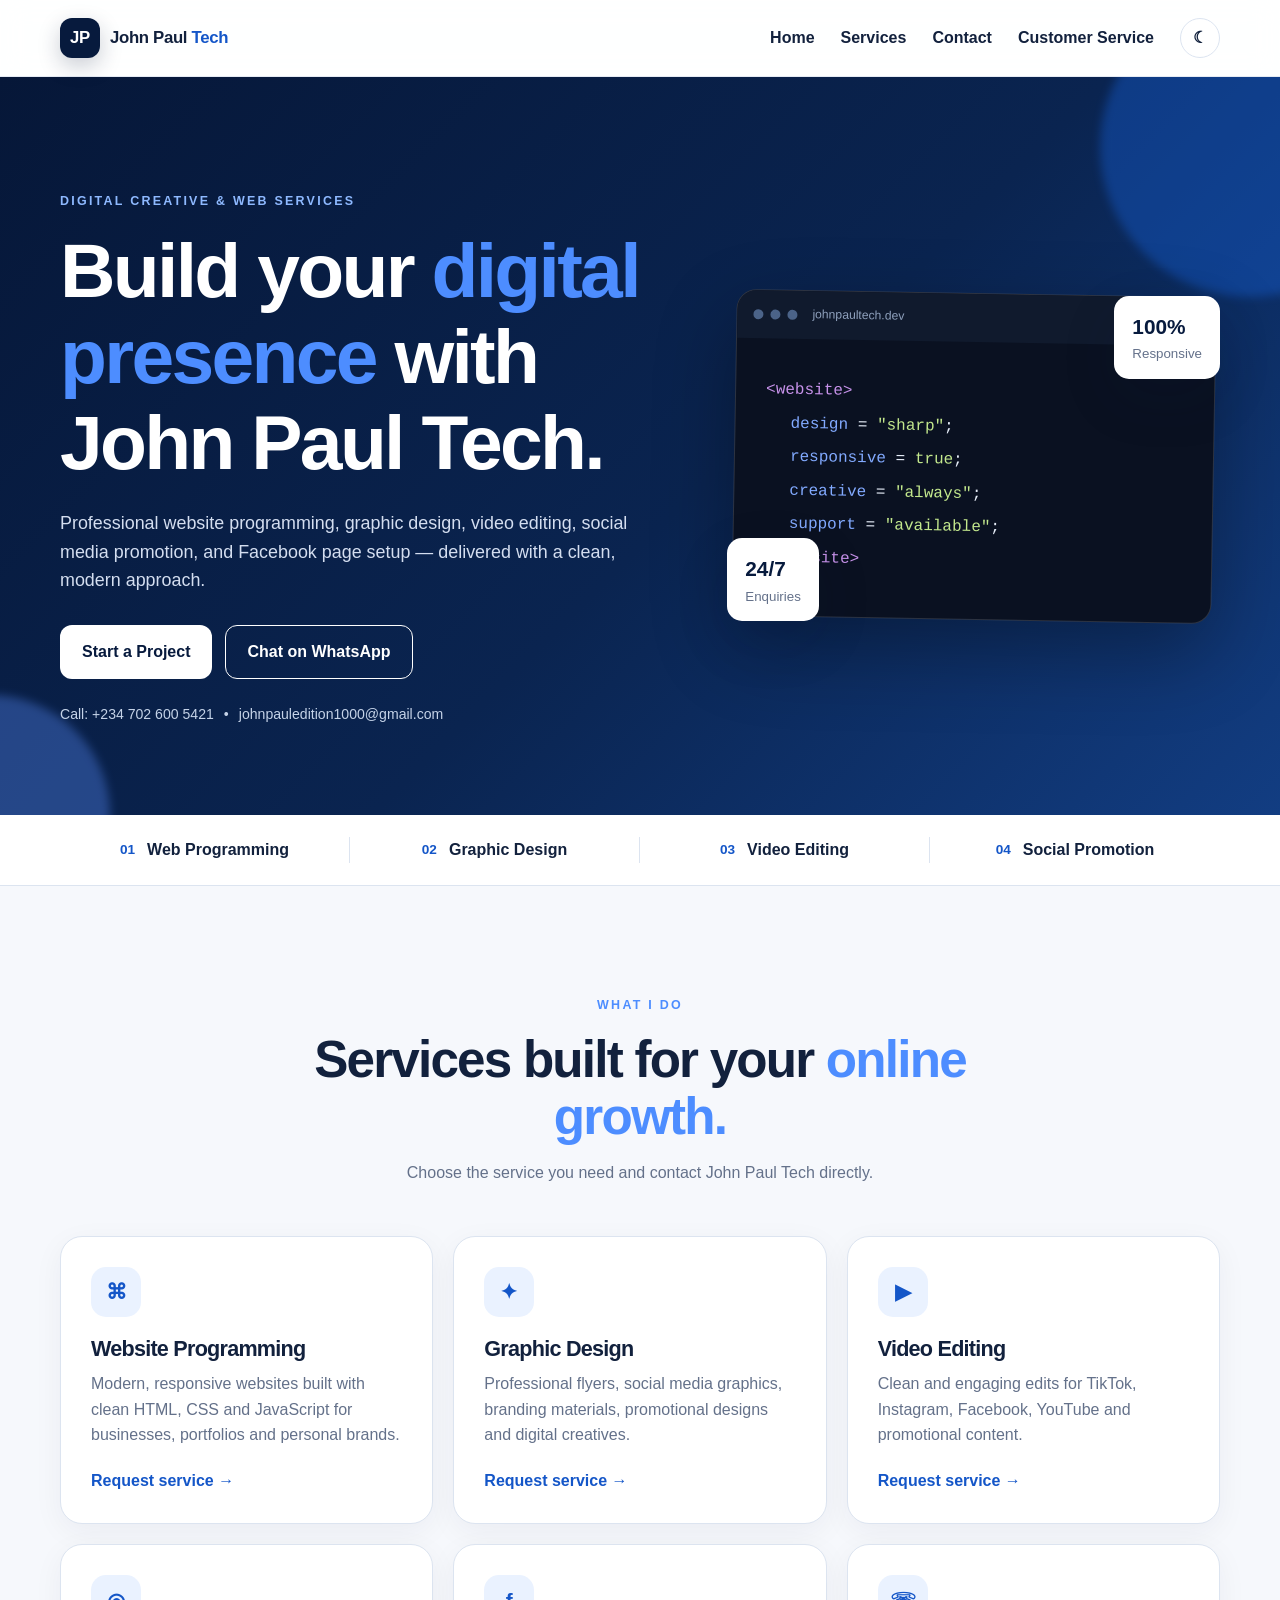
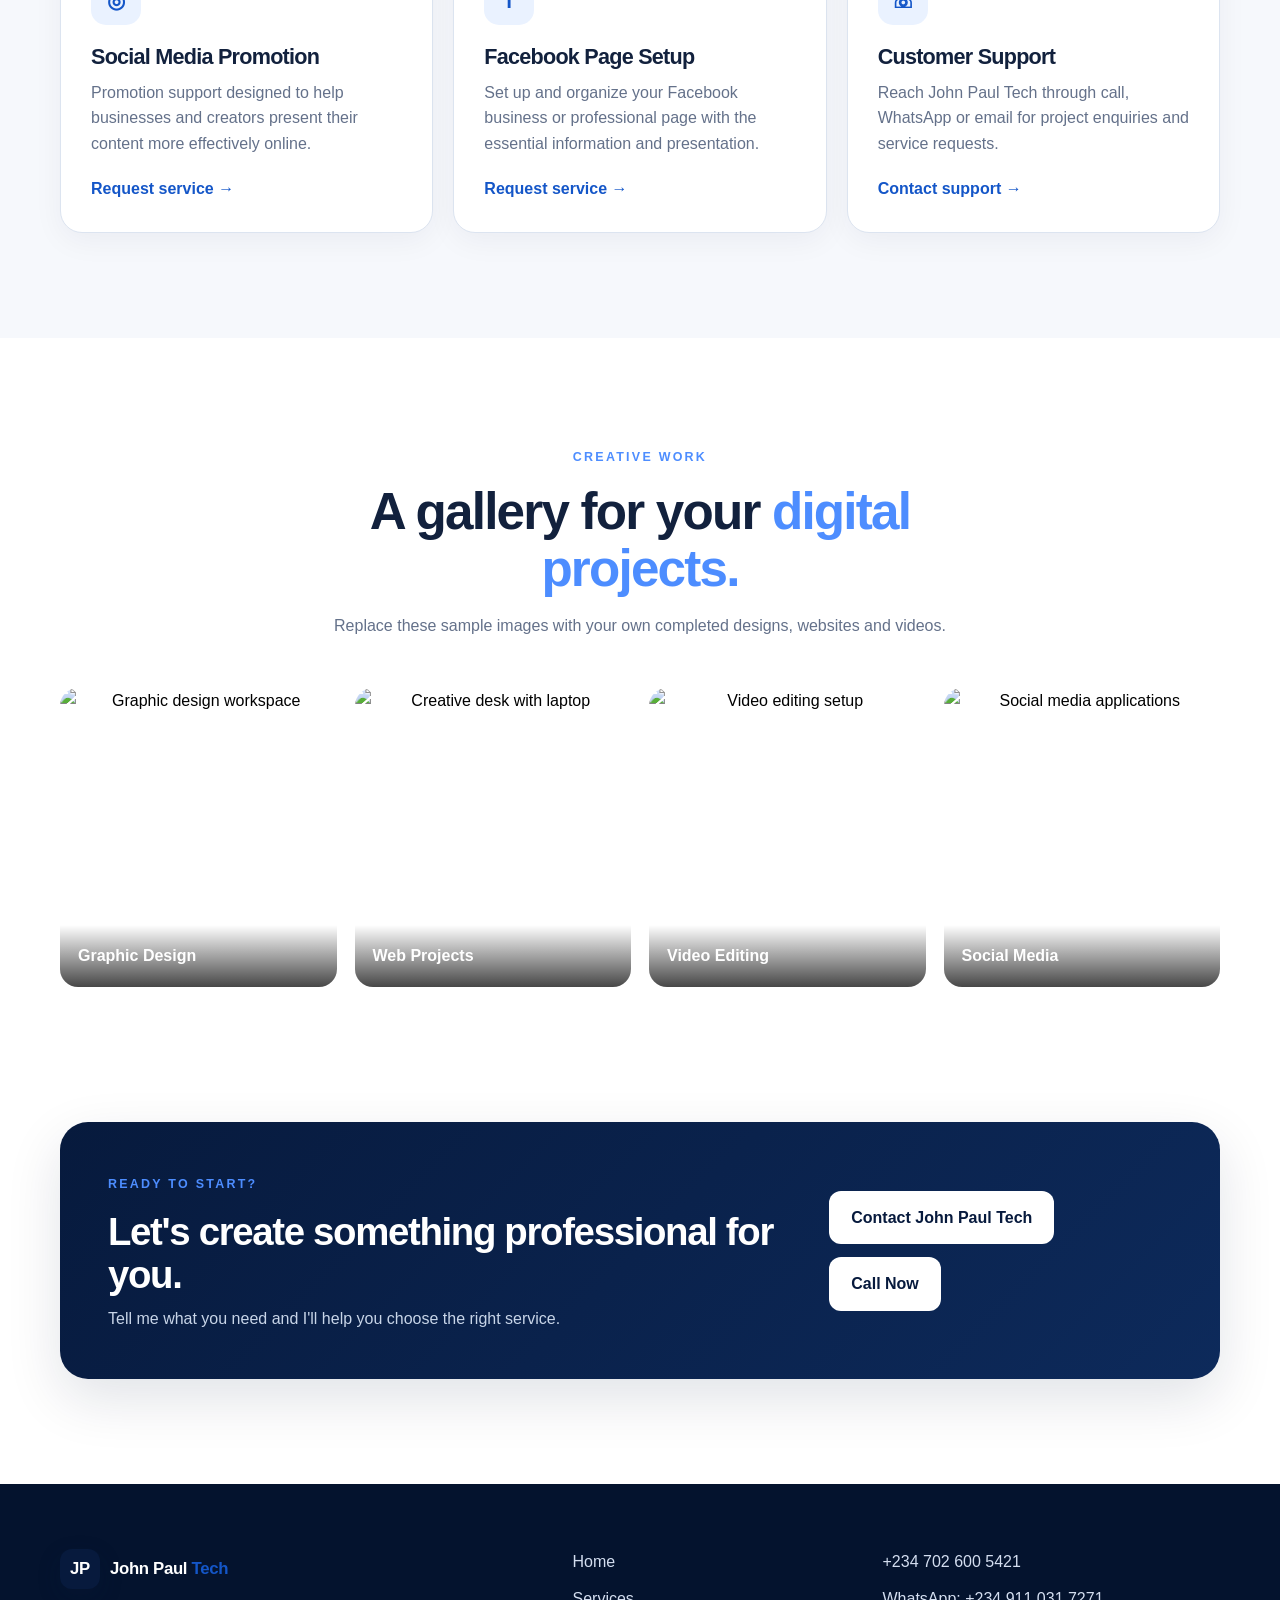
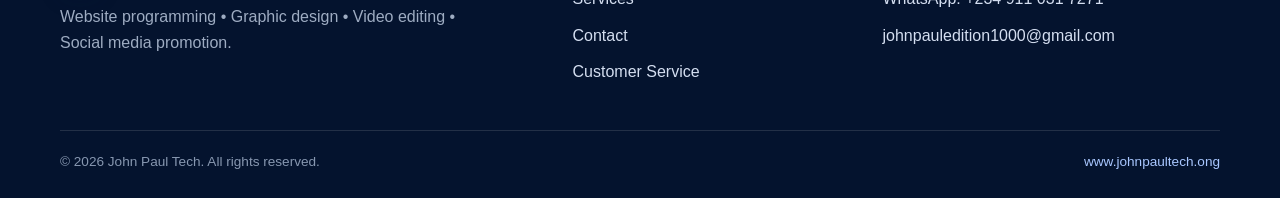
==== John-Paul-Tech-Website(1)/index.html @ c55a5201 "Add files via upload" ====
<!DOCTYPE html>
<html lang="en">
<head>
  <meta charset="UTF-8">
  <meta name="viewport" content="width=device-width, initial-scale=1.0">
  <meta name="description" content="John Paul Tech - Website programmer, graphic designer, video editor and social media promotion services.">
  <meta name="theme-color" content="#071a3d">
  <title>John Paul Tech | Digital Services</title>
  <link rel="stylesheet" href="style.css">
</head>
<body>
  <header class="site-header">
    <nav class="navbar container">
      <a class="brand" href="index.html" aria-label="John Paul Tech home">
        <span class="brand-mark">JP</span>
        <span>John Paul <strong>Tech</strong></span>
      </a>

      <button class="menu-toggle" aria-label="Open navigation" aria-expanded="false">☰</button>

      <div class="nav-links">
        <a href="#home">Home</a>
        <a href="#services">Services</a>
        <a href="contact.html">Contact</a>
        <a href="contact.html#customer-service">Customer Service</a>
        <button id="themeToggle" class="theme-toggle" type="button" aria-label="Toggle dark/light mode">☾</button>
      </div>
    </nav>
  </header>

  <main id="home">
    <section class="hero">
      <div class="hero-glow glow-one"></div>
      <div class="hero-glow glow-two"></div>
      <div class="container hero-grid">
        <div class="hero-copy reveal">
          <span class="eyebrow">DIGITAL CREATIVE & WEB SERVICES</span>
          <h1>Build your <span>digital presence</span> with John Paul Tech.</h1>
          <p class="hero-text">
            Professional website programming, graphic design, video editing, social media promotion,
            and Facebook page setup — delivered with a clean, modern approach.
          </p>
          <div class="hero-actions">
            <a class="btn btn-primary" href="contact.html">Start a Project</a>
            <a class="btn btn-outline" href="https://wa.me/2349110317271?text=Hello%20John%20Paul%20Tech%2C%20I%20would%20like%20to%20make%20an%20enquiry." target="_blank" rel="noopener">Chat on WhatsApp</a>
          </div>
          <div class="quick-contact">
            <a href="tel:+2347026005421">Call: +234 702 600 5421</a>
            <span>•</span>
            <a href="mailto:johnpauledition1000@gmail.com">johnpauledition1000@gmail.com</a>
          </div>
        </div>

        <div class="hero-card reveal delay-1">
          <div class="code-window">
            <div class="window-bar"><i></i><i></i><i></i><span>johnpaultech.dev</span></div>
            <div class="code-body">
              <p><span class="purple">&lt;website&gt;</span></p>
              <p class="indent"><span class="blue">design</span> = <span class="green">"sharp"</span>;</p>
              <p class="indent"><span class="blue">responsive</span> = <span class="green">true</span>;</p>
              <p class="indent"><span class="blue">creative</span> = <span class="green">"always"</span>;</p>
              <p class="indent"><span class="blue">support</span> = <span class="green">"available"</span>;</p>
              <p><span class="purple">&lt;/website&gt;</span></p>
            </div>
          </div>
          <div class="floating-stat stat-one"><strong>100%</strong><small>Responsive</small></div>
          <div class="floating-stat stat-two"><strong>24/7</strong><small>Enquiries</small></div>
        </div>
      </div>
    </section>

    <section class="trust-strip">
      <div class="container trust-grid">
        <div><strong>01</strong><span>Web Programming</span></div>
        <div><strong>02</strong><span>Graphic Design</span></div>
        <div><strong>03</strong><span>Video Editing</span></div>
        <div><strong>04</strong><span>Social Promotion</span></div>
      </div>
    </section>

    <section id="services" class="section">
      <div class="container">
        <div class="section-heading reveal">
          <span class="eyebrow">WHAT I DO</span>
          <h2>Services built for your <span>online growth.</span></h2>
          <p>Choose the service you need and contact John Paul Tech directly.</p>
        </div>

        <div class="service-grid">
          <article class="service-card reveal">
            <div class="service-icon">⌘</div>
            <h3>Website Programming</h3>
            <p>Modern, responsive websites built with clean HTML, CSS and JavaScript for businesses, portfolios and personal brands.</p>
            <a href="contact.html?service=Website%20Programming">Request service →</a>
          </article>

          <article class="service-card reveal delay-1">
            <div class="service-icon">✦</div>
            <h3>Graphic Design</h3>
            <p>Professional flyers, social media graphics, branding materials, promotional designs and digital creatives.</p>
            <a href="contact.html?service=Graphic%20Design">Request service →</a>
          </article>

          <article class="service-card reveal delay-2">
            <div class="service-icon">▶</div>
            <h3>Video Editing</h3>
            <p>Clean and engaging edits for TikTok, Instagram, Facebook, YouTube and promotional content.</p>
            <a href="contact.html?service=Video%20Editing">Request service →</a>
          </article>

          <article class="service-card reveal">
            <div class="service-icon">◎</div>
            <h3>Social Media Promotion</h3>
            <p>Promotion support designed to help businesses and creators present their content more effectively online.</p>
            <a href="contact.html?service=Social%20Media%20Promotion">Request service →</a>
          </article>

          <article class="service-card reveal delay-1">
            <div class="service-icon">f</div>
            <h3>Facebook Page Setup</h3>
            <p>Set up and organize your Facebook business or professional page with the essential information and presentation.</p>
            <a href="contact.html?service=Facebook%20Page%20Setup">Request service →</a>
          </article>

          <article class="service-card reveal delay-2">
            <div class="service-icon">☏</div>
            <h3>Customer Support</h3>
            <p>Reach John Paul Tech through call, WhatsApp or email for project enquiries and service requests.</p>
            <a href="contact.html#customer-service">Contact support →</a>
          </article>
        </div>
      </div>
    </section>

    <section class="showcase section">
      <div class="container">
        <div class="section-heading reveal">
          <span class="eyebrow">CREATIVE WORK</span>
          <h2>A gallery for your <span>digital projects.</span></h2>
          <p>Replace these sample images with your own completed designs, websites and videos.</p>
        </div>

        <div class="gallery">
          <button class="gallery-item reveal" data-image="https://images.unsplash.com/photo-1558655146-d09347e92766?auto=format&fit=crop&w=1200&q=85" aria-label="Open design project image">
            <img src="https://images.unsplash.com/photo-1558655146-d09347e92766?auto=format&fit=crop&w=900&q=80" alt="Graphic design workspace">
            <span>Graphic Design</span>
          </button>
          <button class="gallery-item reveal delay-1" data-image="https://images.unsplash.com/photo-1499750310107-5fef28a66643?auto=format&fit=crop&w=1200&q=85" aria-label="Open website project image">
            <img src="https://images.unsplash.com/photo-1499750310107-5fef28a66643?auto=format&fit=crop&w=900&q=80" alt="Creative desk with laptop">
            <span>Web Projects</span>
          </button>
          <button class="gallery-item reveal delay-2" data-image="https://images.unsplash.com/photo-1536240478700-b869070f9279?auto=format&fit=crop&w=1200&q=85" aria-label="Open video editing image">
            <img src="https://images.unsplash.com/photo-1536240478700-b869070f9279?auto=format&fit=crop&w=900&q=80" alt="Video editing setup">
            <span>Video Editing</span>
          </button>
          <button class="gallery-item reveal" data-image="https://images.unsplash.com/photo-1611162617474-5b21e879e113?auto=format&fit=crop&w=1200&q=85" aria-label="Open social media image">
            <img src="https://images.unsplash.com/photo-1611162617474-5b21e879e113?auto=format&fit=crop&w=900&q=80" alt="Social media applications">
            <span>Social Media</span>
          </button>
        </div>
      </div>
    </section>

    <section class="cta-section">
      <div class="container cta-box reveal">
        <div>
          <span class="eyebrow">READY TO START?</span>
          <h2>Let's create something professional for you.</h2>
          <p>Tell me what you need and I'll help you choose the right service.</p>
        </div>
        <div class="cta-actions">
          <a class="btn btn-primary" href="contact.html">Contact John Paul Tech</a>
          <a class="btn btn-light" href="tel:+2347026005421">Call Now</a>
        </div>
      </div>
    </section>
  </main>

  <footer class="footer">
    <div class="container footer-grid">
      <div>
        <a class="brand footer-brand" href="index.html"><span class="brand-mark">JP</span><span>John Paul <strong>Tech</strong></span></a>
        <p>Website programming • Graphic design • Video editing • Social media promotion.</p>
      </div>
      <div class="footer-links">
        <a href="#home">Home</a>
        <a href="#services">Services</a>
        <a href="contact.html">Contact</a>
        <a href="contact.html#customer-service">Customer Service</a>
      </div>
      <div class="footer-contact">
        <a href="tel:+2347026005421">+234 702 600 5421</a>
        <a href="https://wa.me/2349110317271" target="_blank" rel="noopener">WhatsApp: +234 911 031 7271</a>
        <a href="mailto:johnpauledition1000@gmail.com">johnpauledition1000@gmail.com</a>
      </div>
    </div>
    <div class="container copyright">
      <span>© <span id="year"></span> John Paul Tech. All rights reserved.</span>
      <a href="https://www.johnpaultech.ong">www.johnpaultech.ong</a>
    </div>
  </footer>

  <div class="lightbox" id="lightbox" aria-hidden="true">
    <button class="lightbox-close" aria-label="Close image">×</button>
    <img id="lightboxImage" src="" alt="Gallery preview">
  </div>

  <button id="backToTop" class="back-to-top" aria-label="Back to top">↑</button>
  <script src="script.js"></script>
</body>
</html>
---- John-Paul-Tech-Website(1)/style.css ----
:root{
  --navy:#071a3d;--navy-2:#0d2a5b;--blue:#1456c8;--sky:#4d8dff;--white:#fff;
  --text:#12213d;--muted:#64718a;--bg:#f6f8fc;--card:#fff;--line:#dce4f0;
  --shadow:0 20px 55px rgba(7,26,61,.12);--radius:22px;
}
*{box-sizing:border-box;margin:0;padding:0}
html{scroll-behavior:smooth}
body{font-family:Inter,Segoe UI,Roboto,Arial,sans-serif;color:var(--text);background:var(--bg);line-height:1.6;overflow-x:hidden;transition:background .3s,color .3s}
a{text-decoration:none;color:inherit}
button,input,textarea,select{font:inherit}
.container{width:min(1160px,92%);margin:auto}
.site-header{position:sticky;top:0;z-index:100;background:rgba(255,255,255,.9);backdrop-filter:blur(14px);border-bottom:1px solid rgba(220,228,240,.75)}
.navbar{min-height:76px;display:flex;align-items:center;justify-content:space-between;gap:24px}
.brand{display:flex;align-items:center;gap:10px;font-size:1.05rem;font-weight:800;letter-spacing:-.02em}
.brand strong{color:var(--blue)}
.brand-mark{display:grid;place-items:center;width:40px;height:40px;border-radius:12px;background:var(--navy);color:#fff;font-weight:900;box-shadow:0 8px 22px rgba(7,26,61,.22)}
.nav-links{display:flex;align-items:center;gap:26px;font-weight:650}
.nav-links a{position:relative;padding:8px 0}
.nav-links a:after{content:"";position:absolute;left:0;bottom:0;width:0;height:2px;background:var(--blue);transition:.25s}
.nav-links a:hover:after{width:100%}
.theme-toggle{border:1px solid var(--line);background:var(--card);width:40px;height:40px;border-radius:50%;cursor:pointer;color:var(--text)}
.menu-toggle{display:none;background:none;border:0;font-size:1.7rem;color:var(--navy);cursor:pointer}
.hero{position:relative;overflow:hidden;background:linear-gradient(135deg,#061738 0%,#0a2450 55%,#123d82 100%);color:#fff;padding:110px 0 90px}
.hero-grid{display:grid;grid-template-columns:1.1fr .9fr;align-items:center;gap:65px;position:relative;z-index:2}
.eyebrow{font-size:.78rem;font-weight:850;letter-spacing:.18em;color:var(--sky);display:inline-block;margin-bottom:15px}
.hero .eyebrow{color:#8eb9ff}
h1,h2,h3{line-height:1.12;letter-spacing:-.035em}
h1{font-size:clamp(2.8rem,6vw,5.2rem);max-width:760px}
h1 span,h2 span{color:#4d8dff}
.hero-text{font-size:1.12rem;color:#d4def0;max-width:650px;margin:24px 0 30px}
.hero-actions,.cta-actions,.customer-actions{display:flex;gap:13px;flex-wrap:wrap}
.btn{display:inline-flex;align-items:center;justify-content:center;border-radius:12px;padding:13px 21px;font-weight:800;border:1px solid transparent;transition:transform .25s,box-shadow .25s,background .25s}
.btn:hover{transform:translateY(-3px);box-shadow:0 12px 25px rgba(0,0,0,.14)}
.btn-primary{background:#fff;color:var(--navy)}
.hero .btn-primary{background:#fff;color:var(--navy)}
.btn-outline{background:transparent;border-color:currentColor}
.hero .btn-outline{color:#fff}
.btn-light{background:#fff;color:var(--navy)}
.quick-contact{display:flex;gap:10px;flex-wrap:wrap;margin-top:24px;font-size:.88rem;color:#c5d3e8}
.quick-contact a:hover{color:#fff}
.hero-card{position:relative;min-height:390px;display:grid;place-items:center}
.code-window{width:min(100%,480px);background:#0a1121;border:1px solid rgba(255,255,255,.14);border-radius:20px;box-shadow:0 30px 80px rgba(0,0,0,.32);overflow:hidden;transform:rotate(1deg)}
.window-bar{height:48px;display:flex;align-items:center;gap:7px;padding:0 16px;background:#101a2d;color:#8fa1bd;font-size:.76rem}
.window-bar i{width:10px;height:10px;border-radius:50%;background:#4b6388}.window-bar span{margin-left:8px}
.code-body{padding:35px 30px 40px;font-family:Consolas,monospace;font-size:1rem;line-height:2.1;color:#e6edf8}
.indent{padding-left:25px}.purple{color:#c792ea}.blue{color:#82aaff}.green{color:#c3e88d}
.floating-stat{position:absolute;background:#fff;color:var(--navy);padding:14px 18px;border-radius:15px;box-shadow:var(--shadow);display:flex;flex-direction:column}
.floating-stat strong{font-size:1.3rem}.floating-stat small{color:var(--muted)}.stat-one{top:35px;right:0}.stat-two{bottom:30px;left:0}
.hero-glow{position:absolute;border-radius:50%;filter:blur(5px);opacity:.35}.glow-one{width:300px;height:300px;background:#1767e8;right:-120px;top:-80px}.glow-two{width:240px;height:240px;background:#5b8fff;left:-130px;bottom:-120px}
.trust-strip{background:#fff;border-bottom:1px solid var(--line)}
.trust-grid{display:grid;grid-template-columns:repeat(4,1fr);padding:22px 0}
.trust-grid div{display:flex;gap:12px;justify-content:center;align-items:center;border-right:1px solid var(--line)}.trust-grid div:last-child{border:0}
.trust-grid strong{color:var(--blue);font-size:.85rem}.trust-grid span{font-weight:750}
.section{padding:105px 0}.section-heading{text-align:center;max-width:700px;margin:0 auto 50px}.section-heading h2,.customer-box h2,.contact-info h2{font-size:clamp(2rem,4vw,3.25rem);margin-bottom:15px}.section-heading p,.contact-info>p{color:var(--muted)}
.service-grid{display:grid;grid-template-columns:repeat(3,1fr);gap:20px}
.service-card{background:var(--card);border:1px solid var(--line);border-radius:var(--radius);padding:30px;box-shadow:0 8px 30px rgba(7,26,61,.05);transition:.3s}
.service-card:hover{transform:translateY(-8px);box-shadow:var(--shadow);border-color:#a9c3ee}
.service-icon{width:50px;height:50px;border-radius:15px;display:grid;place-items:center;background:#eaf2ff;color:var(--blue);font-size:1.3rem;font-weight:900;margin-bottom:20px}
.service-card h3{font-size:1.35rem;margin-bottom:10px}.service-card p{color:var(--muted);margin-bottom:20px}.service-card a{color:var(--blue);font-weight:800}
.showcase{background:#fff}.gallery{display:grid;grid-template-columns:repeat(4,1fr);gap:18px}
.gallery-item{border:0;padding:0;background:none;border-radius:18px;overflow:hidden;position:relative;cursor:pointer;aspect-ratio:1/1.08}
.gallery-item img{width:100%;height:100%;object-fit:cover;display:block;transition:transform .5s}
.gallery-item:hover img{transform:scale(1.07)}.gallery-item span{position:absolute;bottom:0;left:0;right:0;padding:18px;color:#fff;text-align:left;font-weight:800;background:linear-gradient(transparent,rgba(0,0,0,.72))}
.cta-section{padding:30px 0 105px;background:#fff}.cta-box,.customer-box{background:linear-gradient(135deg,var(--navy),var(--navy-2));color:#fff;border-radius:28px;padding:48px;display:flex;align-items:center;justify-content:space-between;gap:35px;box-shadow:var(--shadow)}
.cta-box h2,.customer-box h2{font-size:clamp(1.9rem,3vw,3rem);max-width:700px}.cta-box p,.customer-box p{color:#c8d5e8;margin-top:10px}
.page-hero{background:linear-gradient(135deg,#061738,#123d82);color:#fff;padding:85px 0}.page-hero h1{max-width:800px;font-size:clamp(2.7rem,6vw,4.7rem)}
.contact-grid{display:grid;grid-template-columns:.85fr 1.15fr;gap:55px;align-items:start}
.contact-info{padding-top:15px}.contact-card{display:flex;gap:16px;align-items:center;background:var(--card);border:1px solid var(--line);padding:18px;border-radius:16px;margin-top:14px;transition:.25s}.contact-card:hover{transform:translateX(5px);border-color:#a9c3ee}
.contact-card small{display:block;color:var(--muted);font-weight:800;font-size:.68rem;letter-spacing:.12em}.contact-card strong{display:block;margin-top:3px}.contact-icon{width:43px;height:43px;border-radius:12px;background:#eaf2ff;color:var(--blue);display:grid;place-items:center;font-weight:900}
.form-card{background:var(--card);border:1px solid var(--line);padding:32px;border-radius:24px;box-shadow:var(--shadow)}
.form-row{display:grid;grid-template-columns:1fr 1fr;gap:15px}
label{display:block;font-size:.9rem;font-weight:750;margin-bottom:16px}input,textarea,select{width:100%;border:1px solid var(--line);background:var(--bg);color:var(--text);padding:13px 14px;border-radius:11px;margin-top:7px;outline:none;transition:.2s}input:focus,textarea:focus,select:focus{border-color:var(--blue);box-shadow:0 0 0 3px rgba(20,86,200,.1)}textarea{resize:vertical}.form-submit{width:100%;cursor:pointer;background:var(--navy);color:#fff}.form-note{font-size:.8rem;color:var(--muted);margin-top:12px;text-align:center}
.customer-section{padding-top:0}.customer-box{align-items:center}
.footer{background:#04132e;color:#d4def0;padding:65px 0 25px}.footer-grid{display:grid;grid-template-columns:1.4fr .8fr 1fr;gap:40px}.footer-brand{color:#fff}.footer p{color:#9eacc2;margin-top:15px;max-width:430px}.footer-links,.footer-contact{display:flex;flex-direction:column;gap:11px}.footer-links a:hover,.footer-contact a:hover{color:#fff}.copyright{border-top:1px solid rgba(255,255,255,.12);margin-top:45px;padding-top:20px;display:flex;justify-content:space-between;gap:15px;color:#8797b0;font-size:.85rem}.copyright a{color:#a9c7ff}
.back-to-top{position:fixed;right:22px;bottom:22px;width:48px;height:48px;border:0;border-radius:50%;background:var(--blue);color:#fff;font-size:1.25rem;cursor:pointer;box-shadow:0 12px 25px rgba(20,86,200,.3);opacity:0;visibility:hidden;transform:translateY(15px);transition:.3s;z-index:90}.back-to-top.show{opacity:1;visibility:visible;transform:none}
.lightbox{position:fixed;inset:0;background:rgba(2,8,20,.9);display:grid;place-items:center;padding:30px;opacity:0;visibility:hidden;transition:.25s;z-index:200}.lightbox.open{opacity:1;visibility:visible}.lightbox img{max-width:min(1000px,92vw);max-height:85vh;border-radius:15px}.lightbox-close{position:absolute;right:25px;top:15px;border:0;background:none;color:#fff;font-size:2.6rem;cursor:pointer}
.reveal{opacity:0;transform:translateY(24px);transition:opacity .7s ease,transform .7s ease}.reveal.visible{opacity:1;transform:none}.delay-1{transition-delay:.12s}.delay-2{transition-delay:.24s}

body.dark{--text:#eef4ff;--muted:#a8b5c9;--bg:#061126;--card:#0b1931;--line:#1c3152;--white:#fff}
body.dark .site-header,body.dark .trust-strip,body.dark .showcase,body.dark .cta-section{background:#07162d}
body.dark .theme-toggle{background:#0b1931;color:#fff}
body.dark .menu-toggle{color:#fff}
body.dark .service-icon,body.dark .contact-icon{background:#112b54}
body.dark input,body.dark textarea,body.dark select{background:#08162b}
body.dark .floating-stat{background:#0b1931;color:#fff}
body.dark .trust-strip{border-color:#1c3152}

@media(max-width:900px){
  .menu-toggle{display:block}
  .nav-links{position:absolute;top:76px;left:0;right:0;background:var(--card);padding:18px 5%;display:flex;flex-direction:column;align-items:stretch;gap:5px;border-bottom:1px solid var(--line);box-shadow:0 15px 30px rgba(0,0,0,.08);transform:translateY(-130%);opacity:0;pointer-events:none;transition:.3s}
  .nav-links.open{transform:none;opacity:1;pointer-events:auto}
  .nav-links a{padding:12px 4px}.theme-toggle{align-self:flex-start}
  .hero-grid,.contact-grid{grid-template-columns:1fr}.hero{padding:85px 0}.hero-card{min-height:340px}.service-grid{grid-template-columns:repeat(2,1fr)}.gallery{grid-template-columns:repeat(2,1fr)}
  .cta-box,.customer-box{flex-direction:column;align-items:flex-start}.footer-grid{grid-template-columns:1fr 1fr}
}
@media(max-width:600px){
  .navbar{min-height:68px}.nav-links{top:68px}.brand{font-size:.95rem}.brand-mark{width:36px;height:36px}
  .hero{padding:70px 0 60px}.hero-actions .btn{width:100%}.quick-contact{font-size:.78rem}.hero-card{min-height:290px}.code-body{padding:25px 20px;font-size:.82rem}.stat-one{right:-4px}.stat-two{left:-4px}
  .trust-grid{grid-template-columns:1fr 1fr}.trust-grid div{padding:10px 4px;border-bottom:1px solid var(--line)}.trust-grid div:nth-child(2){border-right:0}.trust-grid div:nth-child(3),.trust-grid div:nth-child(4){border-bottom:0}
  .section{padding:75px 0}.service-grid,.gallery,.form-row{grid-template-columns:1fr}.service-card{padding:24px}.cta-box,.customer-box{padding:30px}.footer-grid{grid-template-columns:1fr}.copyright{flex-direction:column}
}
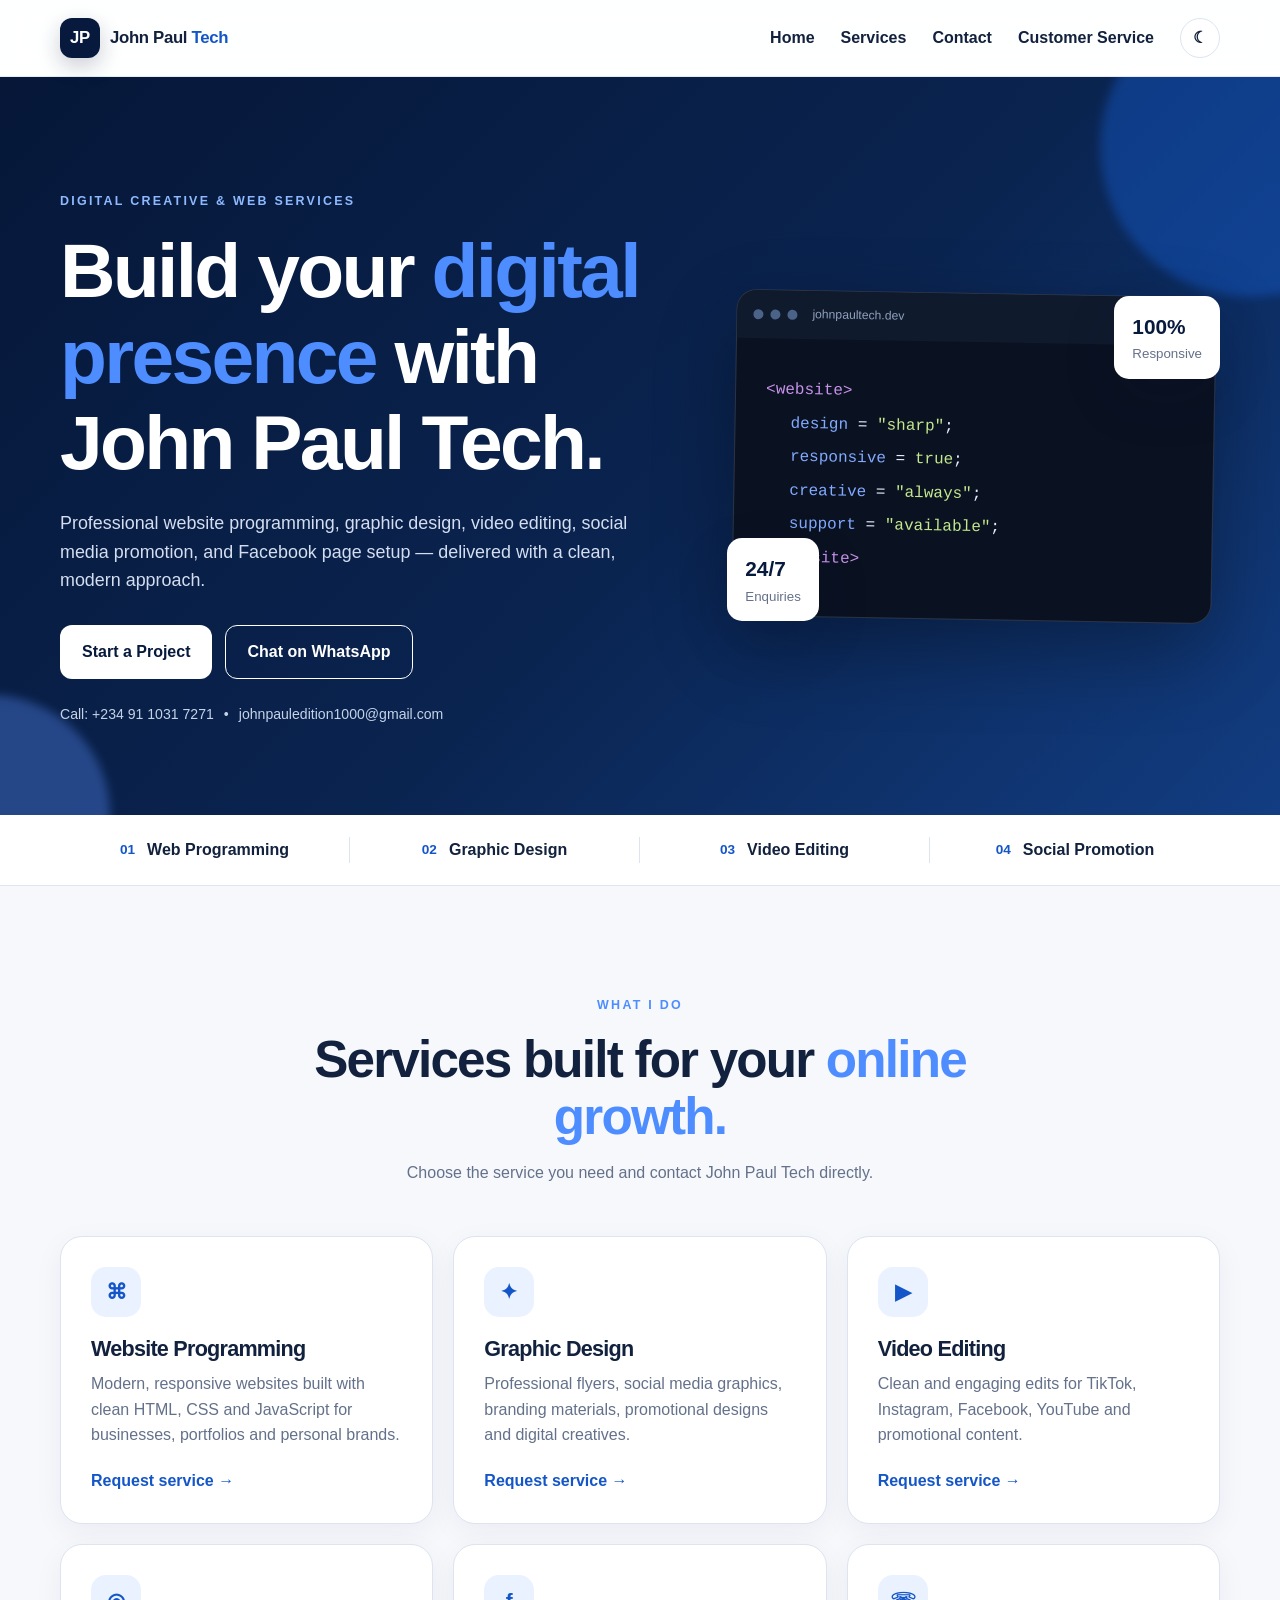
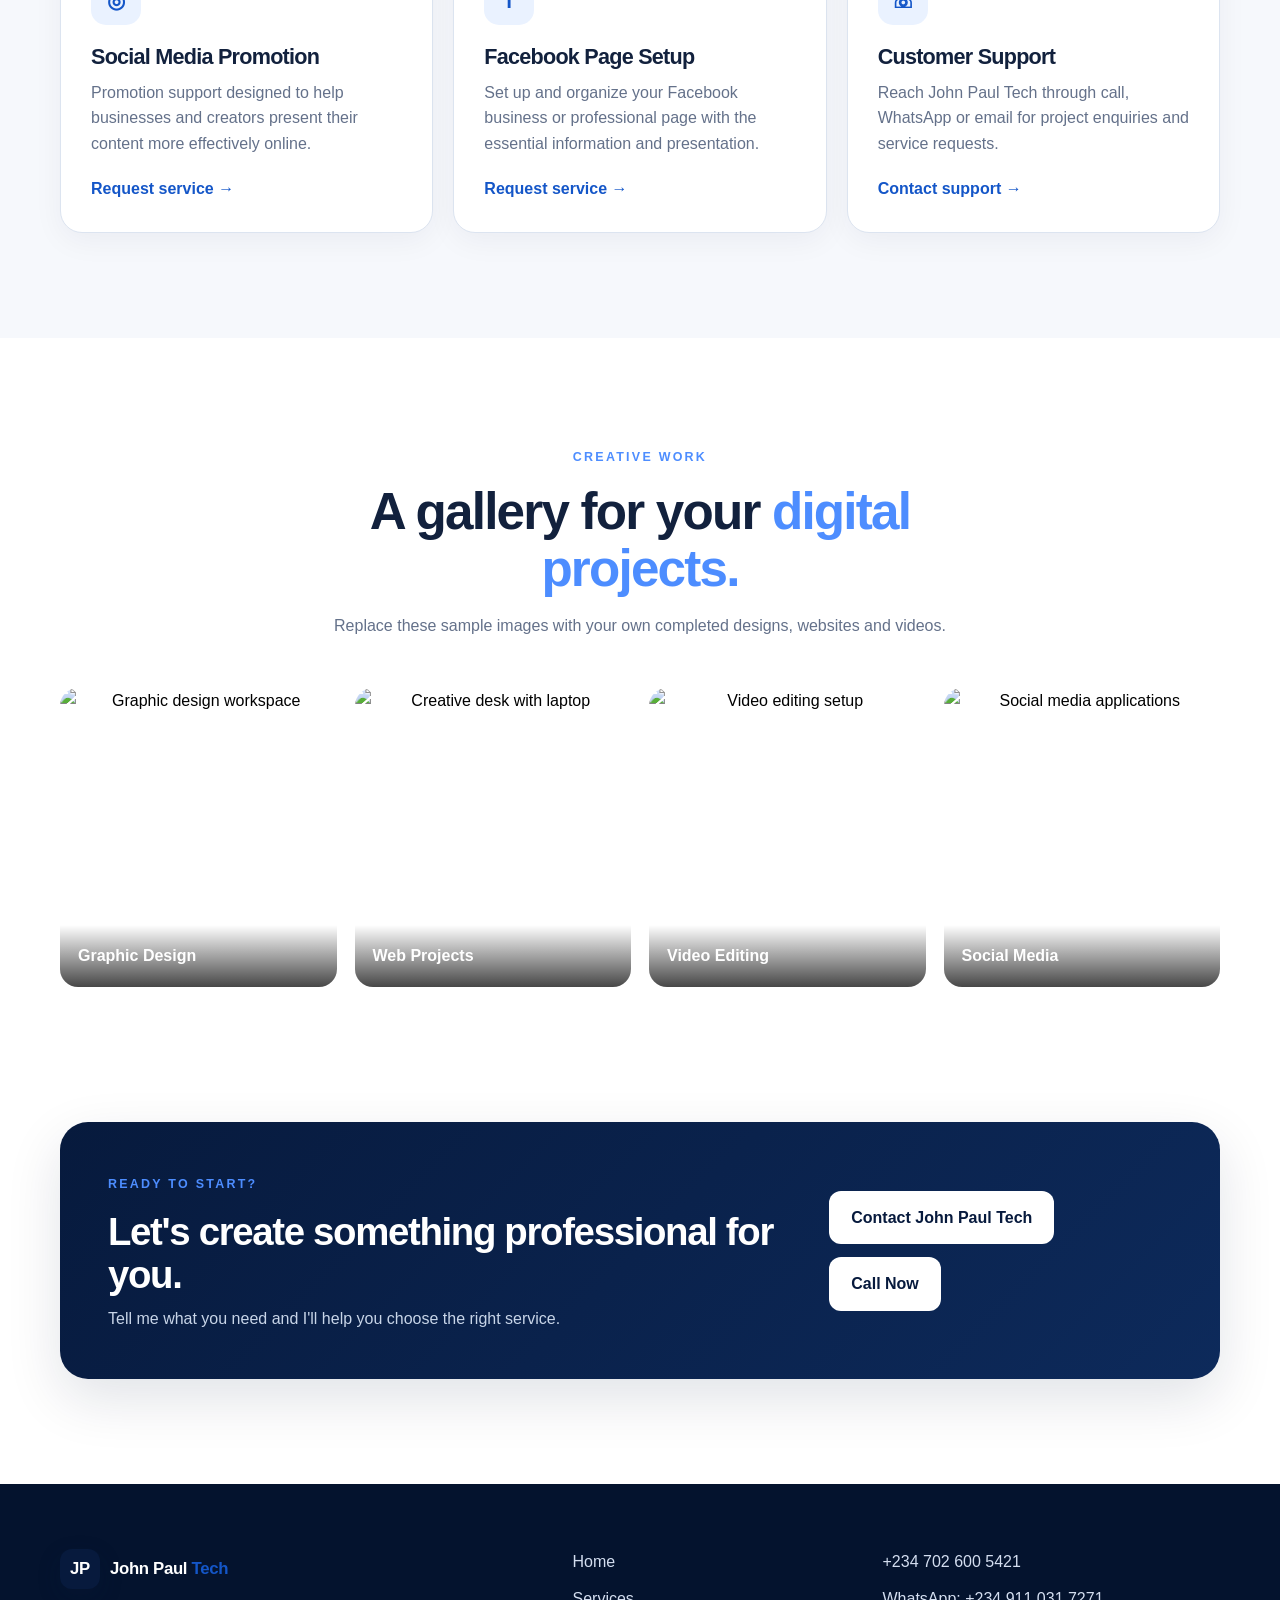
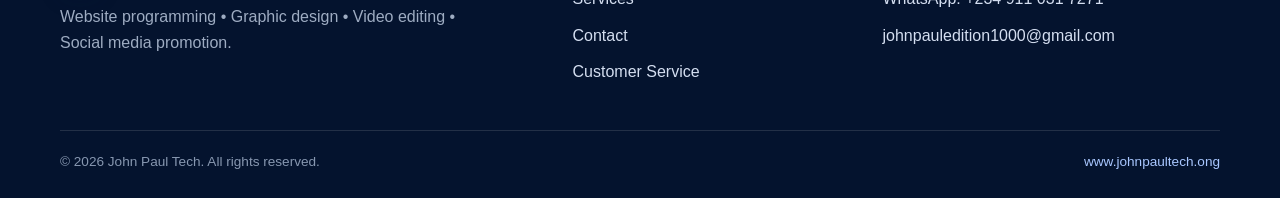
==== commit d13f849a: "Update index.html" ====
--- a/John-Paul-Tech-Website(1)/index.html
+++ b/John-Paul-Tech-Website(1)/index.html
@@ -45,7 +45,7 @@
             <a class="btn btn-outline" href="https://wa.me/2349110317271?text=Hello%20John%20Paul%20Tech%2C%20I%20would%20like%20to%20make%20an%20enquiry." target="_blank" rel="noopener">Chat on WhatsApp</a>
           </div>
           <div class="quick-contact">
-            <a href="tel:+2347026005421">Call: +234 702 600 5421</a>
+            <a href="tel:+2349110317271">Call: +234 91 1031 7271</a>
             <span>•</span>
             <a href="mailto:johnpauledition1000@gmail.com">johnpauledition1000@gmail.com</a>
           </div>
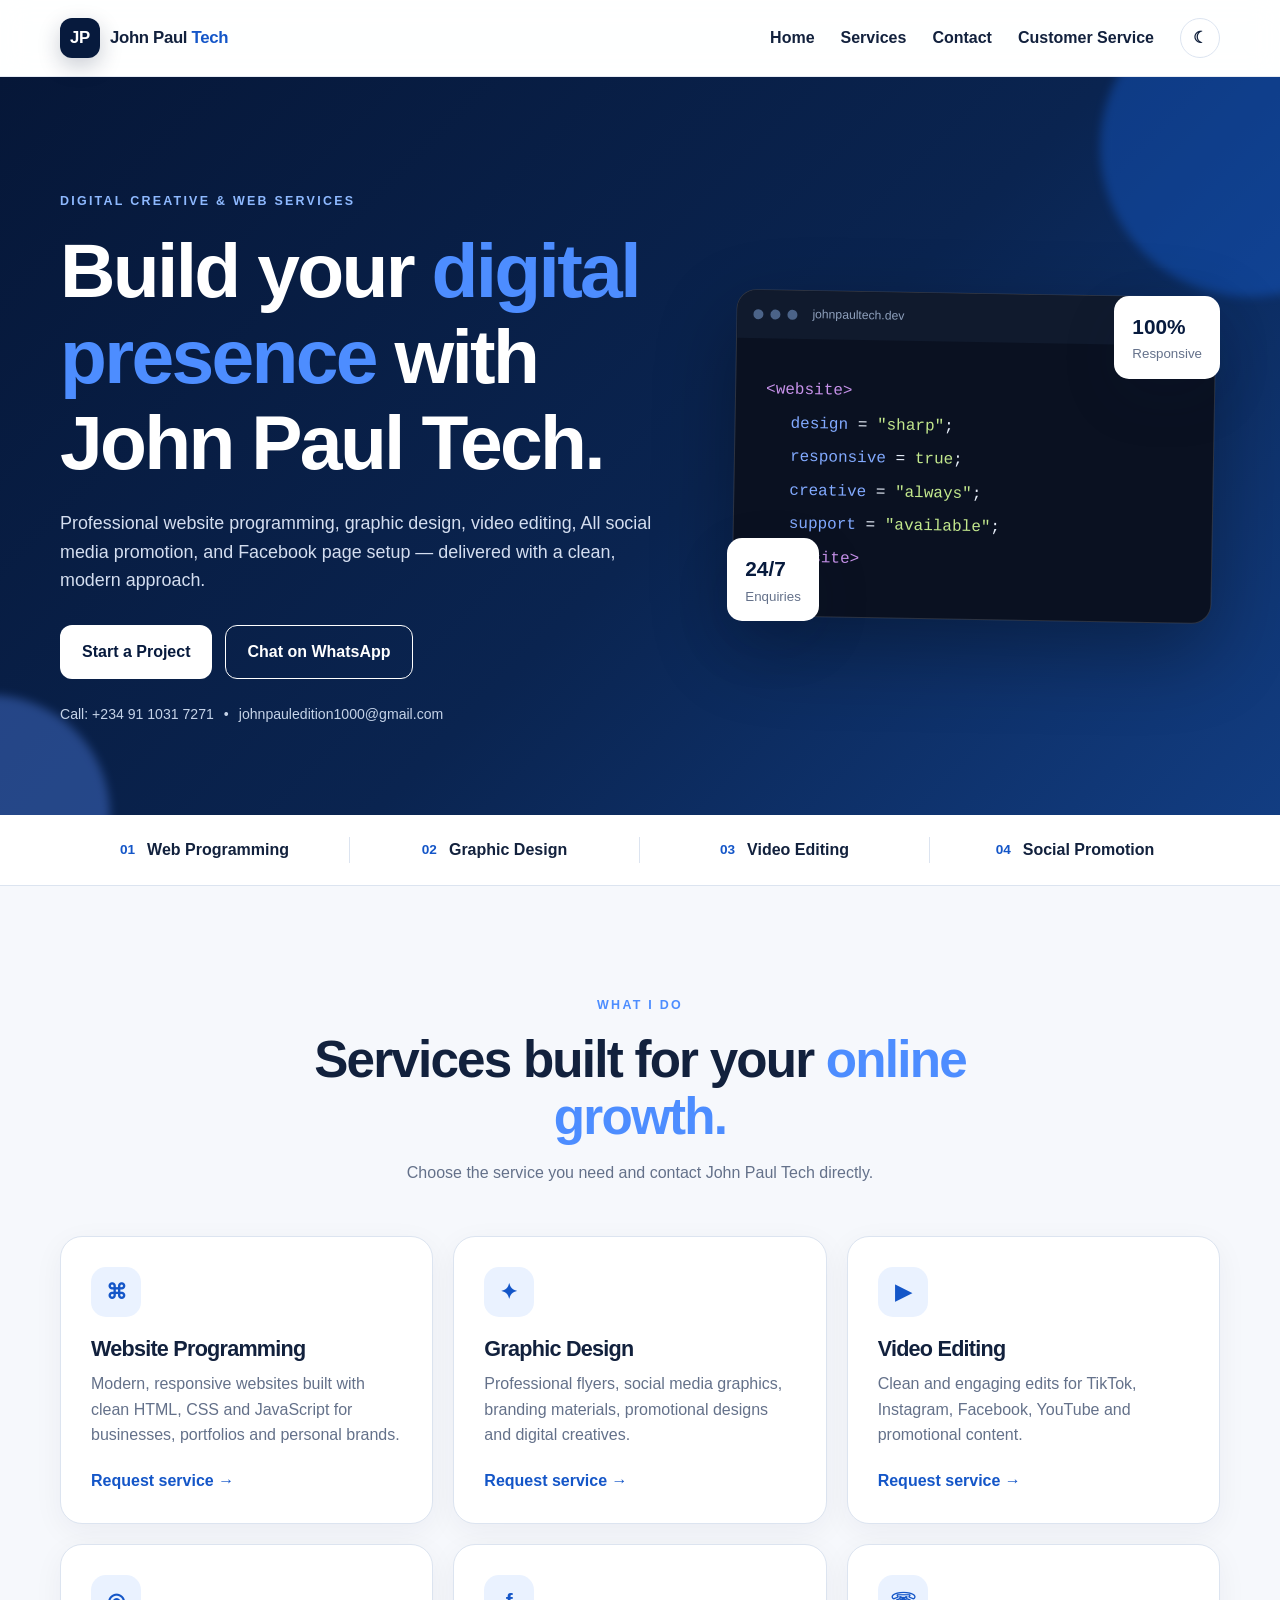
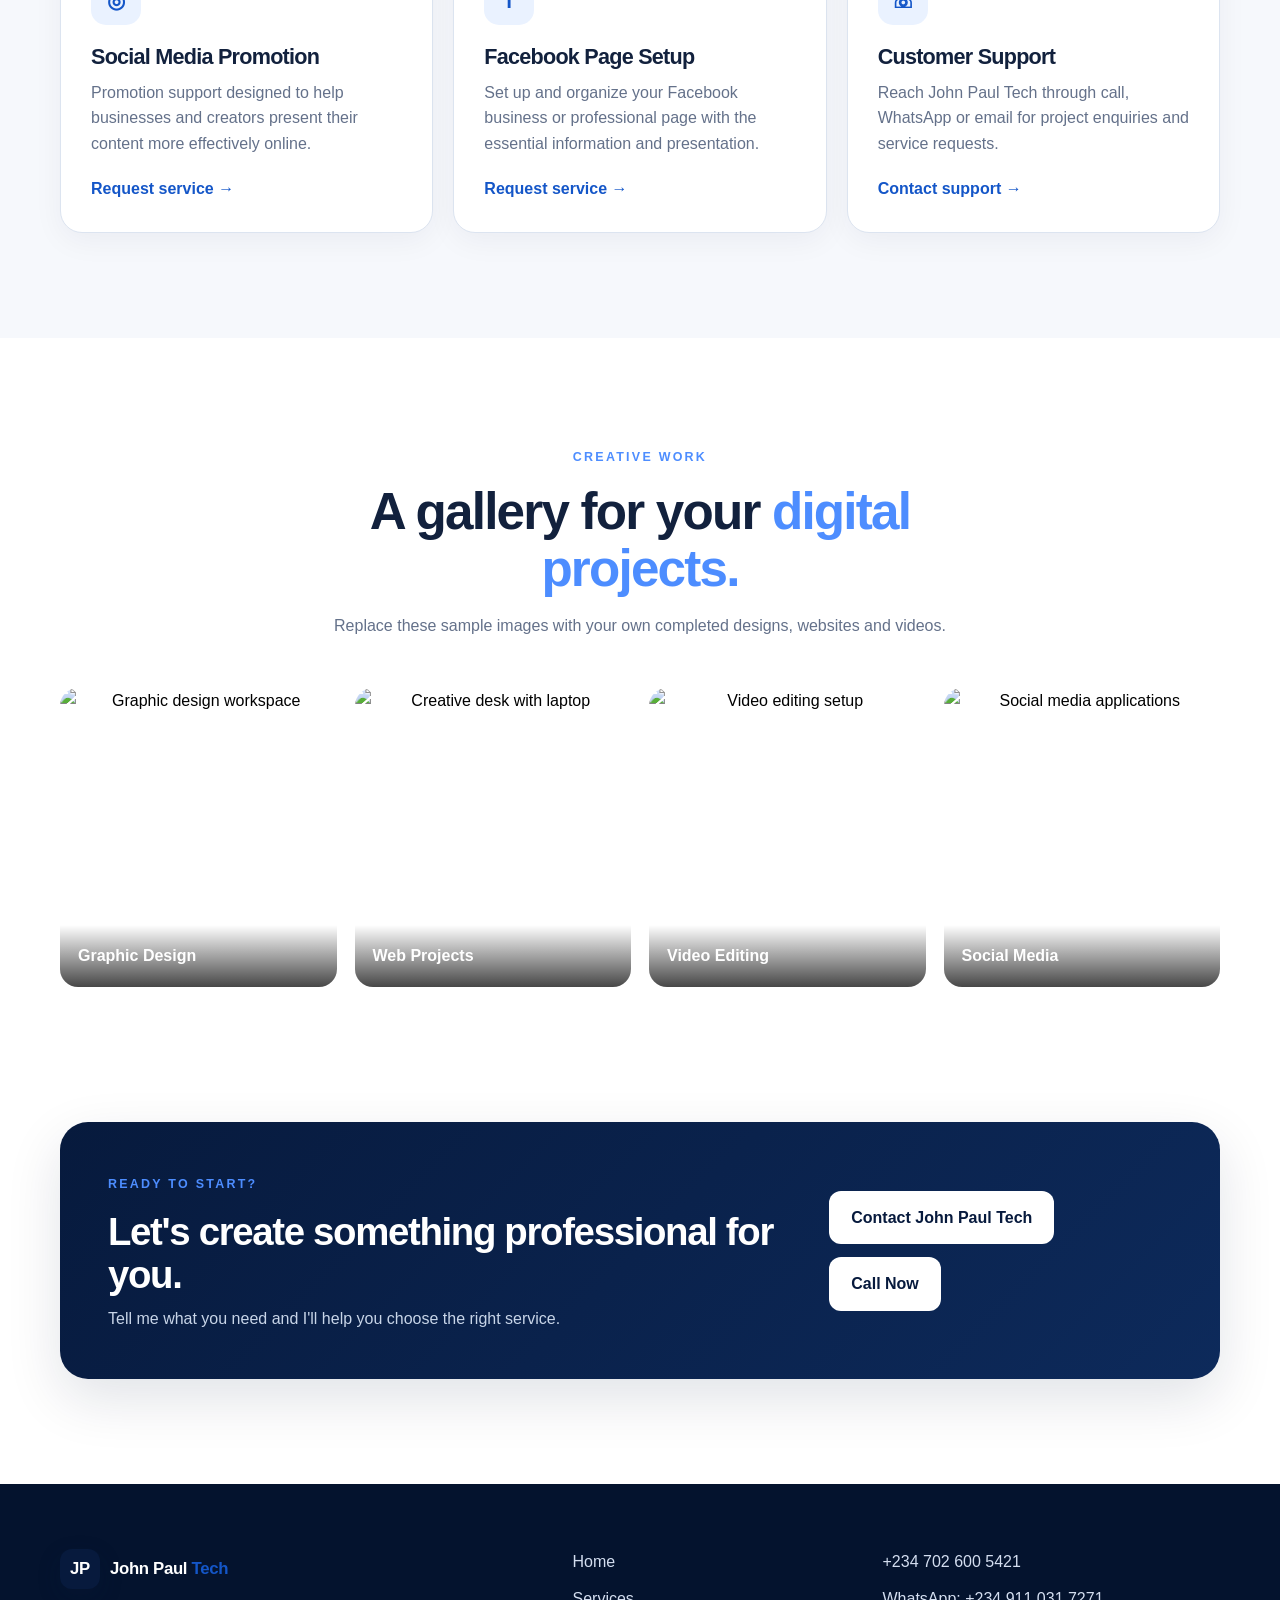
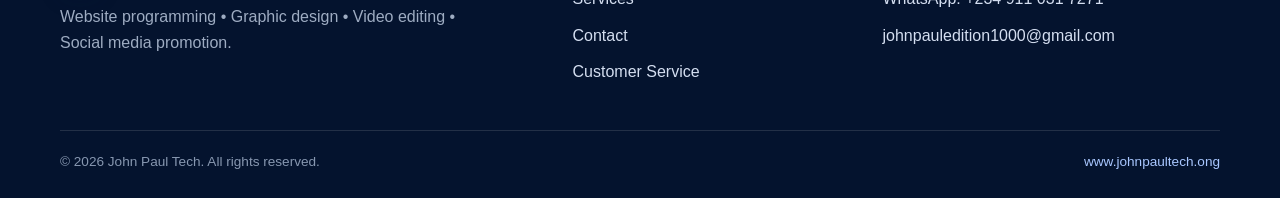
==== commit 5c5b487d: "Update index.html" ====
--- a/John-Paul-Tech-Website(1)/index.html
+++ b/John-Paul-Tech-Website(1)/index.html
@@ -37,7 +37,7 @@
           <span class="eyebrow">DIGITAL CREATIVE & WEB SERVICES</span>
           <h1>Build your <span>digital presence</span> with John Paul Tech.</h1>
           <p class="hero-text">
-            Professional website programming, graphic design, video editing, social media promotion,
+            Professional website programming, graphic design, video editing, All social media promotion,
             and Facebook page setup — delivered with a clean, modern approach.
           </p>
           <div class="hero-actions">
